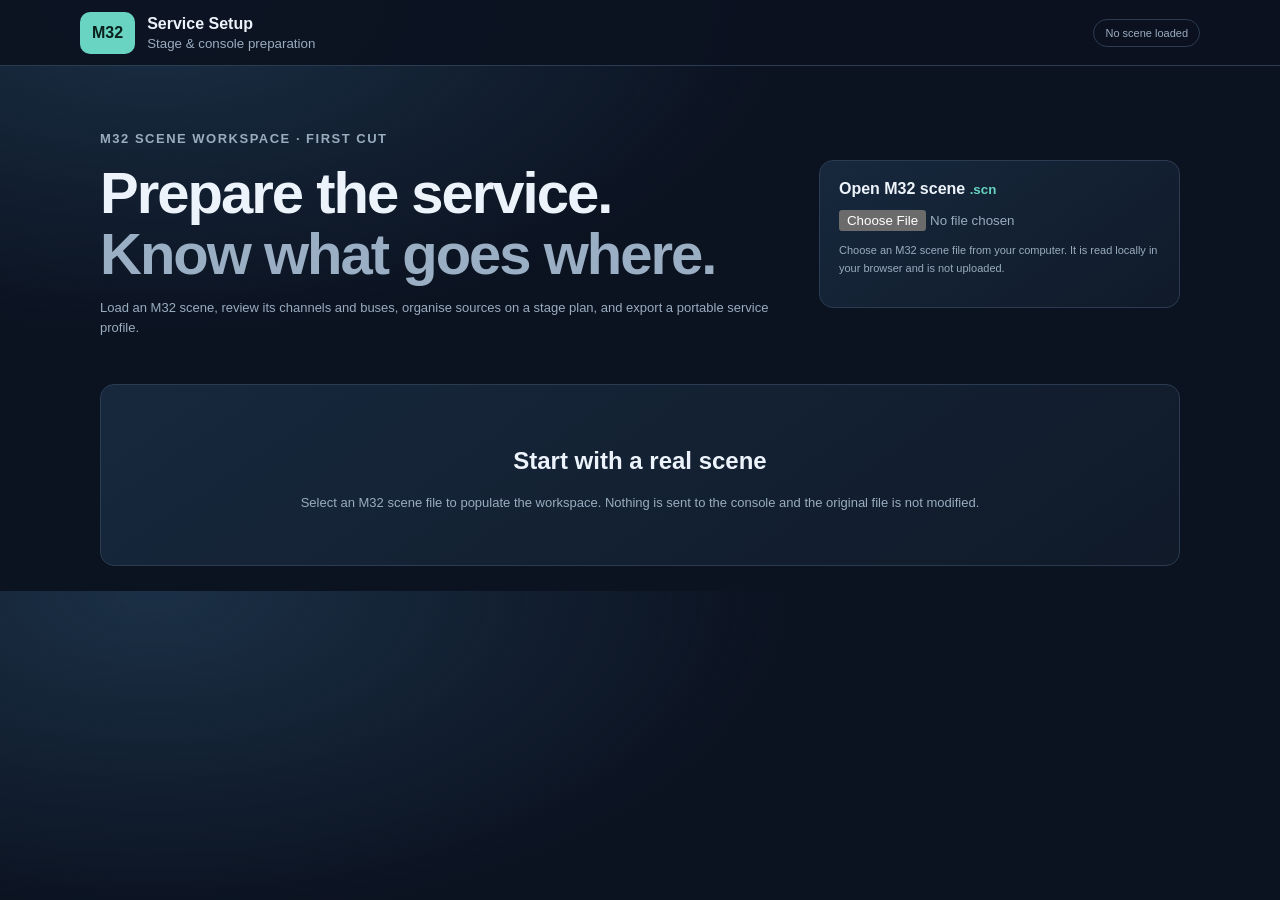
==== dev/index.html @ 64e73bb6 "deploy: b6511348721ddfd2241a9264b6a76667e1105503" ====
<!doctype html>
<html lang="en"><head><meta charset="utf-8"><meta name="viewport" content="width=device-width,initial-scale=1"><title>M32 Service Setup</title><link rel="stylesheet" href="styles.css"></head>
<body><header><b class="logo">M32</b><div><strong>Service Setup</strong><small>Stage &amp; console preparation</small></div><span id="status">No scene loaded</span></header>
<main><section class="hero"><div><p class="eyebrow">M32 SCENE WORKSPACE · FIRST CUT</p><h1>Prepare the service.<br><em>Know what goes where.</em></h1><p>Load an M32 scene, review its channels and buses, organise sources on a stage plan, and export a portable service profile.</p></div><aside><label for="scene">Open M32 scene <small>.scn</small></label><input id="scene" type="file" accept=".scn,.txt"><p>Choose an M32 scene file from your computer. It is read locally in your browser and is not uploaded.</p></aside></section>
<section id="empty" class="empty"><h2>Start with a real scene</h2><p>Select an M32 scene file to populate the workspace. Nothing is sent to the console and the original file is not modified.</p></section>
<div id="work" hidden><section class="metrics"><article><small>Input channels</small><b id="cc">—</b></article><article><small>Mix buses</small><b id="bc">—</b></article><article><small>DCAs</small><b id="dc">—</b></article><article><small>Output routes</small><b id="oc">—</b></article></section>
<section class="scene"><div><small>LOADED REFERENCE</small><h2 id="title">—</h2><p id="meta"></p></div><button id="export">Export service profile ↓</button></section>
<nav><button class="tab active" data-tab="stage">Stage plan</button><button class="tab" data-tab="channels">Channels</button><button class="tab" data-tab="buses">Buses &amp; DCAs</button><button class="tab" data-tab="routing">Output routing</button></nav>
<section id="stage" class="panel"><h2>Stage plan</h2><p>Assign each console channel to a stage area. Suggested groupings are based on channel names and need checking against the physical stage.</p><div id="stage-grid" class="stage-grid"></div></section>
<section id="channels" class="panel" hidden><h2>Input channels</h2><div class="scroll"><table><thead><tr><th>Channel</th><th>Name</th><th>Stage area</th><th>Scene attributes</th></tr></thead><tbody id="channel-rows"></tbody></table></div></section>
<section id="buses" class="panel" hidden><h2>Buses &amp; DCAs</h2><div class="columns"><div><h3>Mix buses</h3><div id="bus-list"></div></div><div><h3>DCAs</h3><div id="dca-list"></div></div></div></section>
<section id="routing" class="panel" hidden><h2>Output routing</h2><p>Raw assignments from the scene. Confirm destinations against the installed system.</p><div class="scroll"><table><thead><tr><th>Output</th><th>Assignment</th><th>Settings</th></tr></thead><tbody id="routes"></tbody></table></div></section>
<footer>Planning prototype only. No M32 connection, OSC control, console changes or native scene generation. Verify patching and routing on the console before using a service setup.</footer></div></main><script src="app.js"></script></body></html>
---- dev/styles.css ----
:root{color-scheme:dark;--bg:#0b1220;--panel:#142236;--line:#2b3c52;--muted:#9aacc0;--text:#edf3fa;--accent:#68d4c1;font-family:Inter,-apple-system,BlinkMacSystemFont,"Segoe UI",sans-serif}*{box-sizing:border-box}body{margin:0;background:radial-gradient(ellipse at 12% 0%,#1b3046,transparent 40%),var(--bg);color:var(--text)}header{height:66px;border-bottom:1px solid var(--line);display:flex;align-items:center;gap:12px;padding:0 max(18px,calc((100vw - 1120px)/2));position:sticky;top:0;background:#0b1220ed}header small{display:block;color:var(--muted);margin-top:3px}header #status{margin-left:auto;border:1px solid var(--line);border-radius:30px;padding:7px 11px;color:var(--muted);font-size:11px}.logo{background:var(--accent);color:#09201d;border-radius:10px;padding:12px}.hero,main{max-width:1120px;margin:auto}.hero{padding:50px 20px 32px;display:grid;grid-template-columns:1.5fr .8fr;gap:42px;align-items:center}.eyebrow,.scene small{font-size:10px;letter-spacing:1.5px;color:var(--accent);font-weight:800}.hero h1{font-size:clamp(36px,5vw,58px);line-height:1.05;letter-spacing:-2px;margin:10px 0}.hero em{color:#9aafc4;font-style:normal}.hero p,.panel>p{color:var(--muted);font-size:13px;line-height:1.6}.hero aside,.empty,.metrics article,.scene,.stage-zone,.item{background:linear-gradient(145deg,#17283d,#101a29);border:1px solid var(--line);border-radius:14px;padding:19px}.hero aside label{display:block;font-weight:700;margin-bottom:12px}.hero aside label small{color:var(--accent)}input{width:100%;color:var(--muted)}.hero aside p{font-size:11px}.empty{text-align:center;margin:0 20px 25px;padding:42px}.empty p{color:var(--muted);font-size:13px}.metrics{display:grid;grid-template-columns:repeat(4,1fr);gap:10px;margin:10px 20px}.metrics article small{display:block;color:var(--muted)}.metrics b{display:block;font-size:28px;margin-top:7px}.scene{margin:14px 20px 22px;display:flex;align-items:center;justify-content:space-between}.scene h2{margin:5px 0}.scene p{font-size:11px;color:var(--muted)}button{cursor:pointer;font:inherit}.scene button{background:var(--accent);border:0;border-radius:9px;padding:11px 14px;font-weight:700;color:#09201d;font-size:12px}nav{display:flex;gap:5px;border-bottom:1px solid var(--line);margin:0 20px 22px;overflow:auto}.tab{background:none;border:0;color:var(--muted);padding:12px 14px;white-space:nowrap}.tab.active{color:var(--accent);border-bottom:2px solid var(--accent)}.panel{padding:0 20px 20px}.panel h2{font-size:23px;margin:0 0 7px}.stage-grid{display:grid;grid-template-columns:repeat(3,1fr);gap:10px;margin-top:18px}.stage-zone{min-height:110px;padding:14px}.stage-zone h3{font-size:13px;margin:0 0 12px}.stage-channel{display:flex;align-items:center;gap:8px;background:#203149;border:1px solid #334963;padding:8px;border-radius:8px;margin:6px 0;font-size:11px}.stage-channel strong{overflow:hidden;text-overflow:ellipsis}.stage-channel span{color:var(--accent);font-weight:800;white-space:nowrap}.stage-channel select,td select{margin-left:auto;max-width:120px;background:#111d2c;color:var(--text);border:1px solid #40516a;border-radius:6px;padding:5px;font-size:10px}.scroll{overflow:auto;border:1px solid var(--line);border-radius:10px}table{border-collapse:collapse;width:100%;font-size:12px}th,td{text-align:left;padding:11px;border-bottom:1px solid var(--line)}th{color:var(--muted);font-size:10px;text-transform:uppercase}td:first-child{color:var(--accent);font-weight:800}.columns{display:grid;grid-template-columns:1fr 1fr;gap:20px}.columns h3{font-size:14px}.item{padding:10px 12px;margin:6px 0;display:flex;justify-content:space-between;font-size:12px}.item span{color:var(--muted);font-size:10px}footer{border-top:1px solid var(--line);margin:24px 20px;padding:16px 0;color:#8294a9;font-size:11px;line-height:1.6}[hidden]{display:none!important}@media(max-width:700px){.hero{grid-template-columns:1fr;padding-top:30px;gap:18px}.metrics{grid-template-columns:repeat(2,1fr)}.stage-grid{grid-template-columns:1fr 1fr}.scene{align-items:flex-start;gap:12px;flex-direction:column}}@media(max-width:460px){.stage-grid,.columns{grid-template-columns:1fr}.hero h1{font-size:40px}}
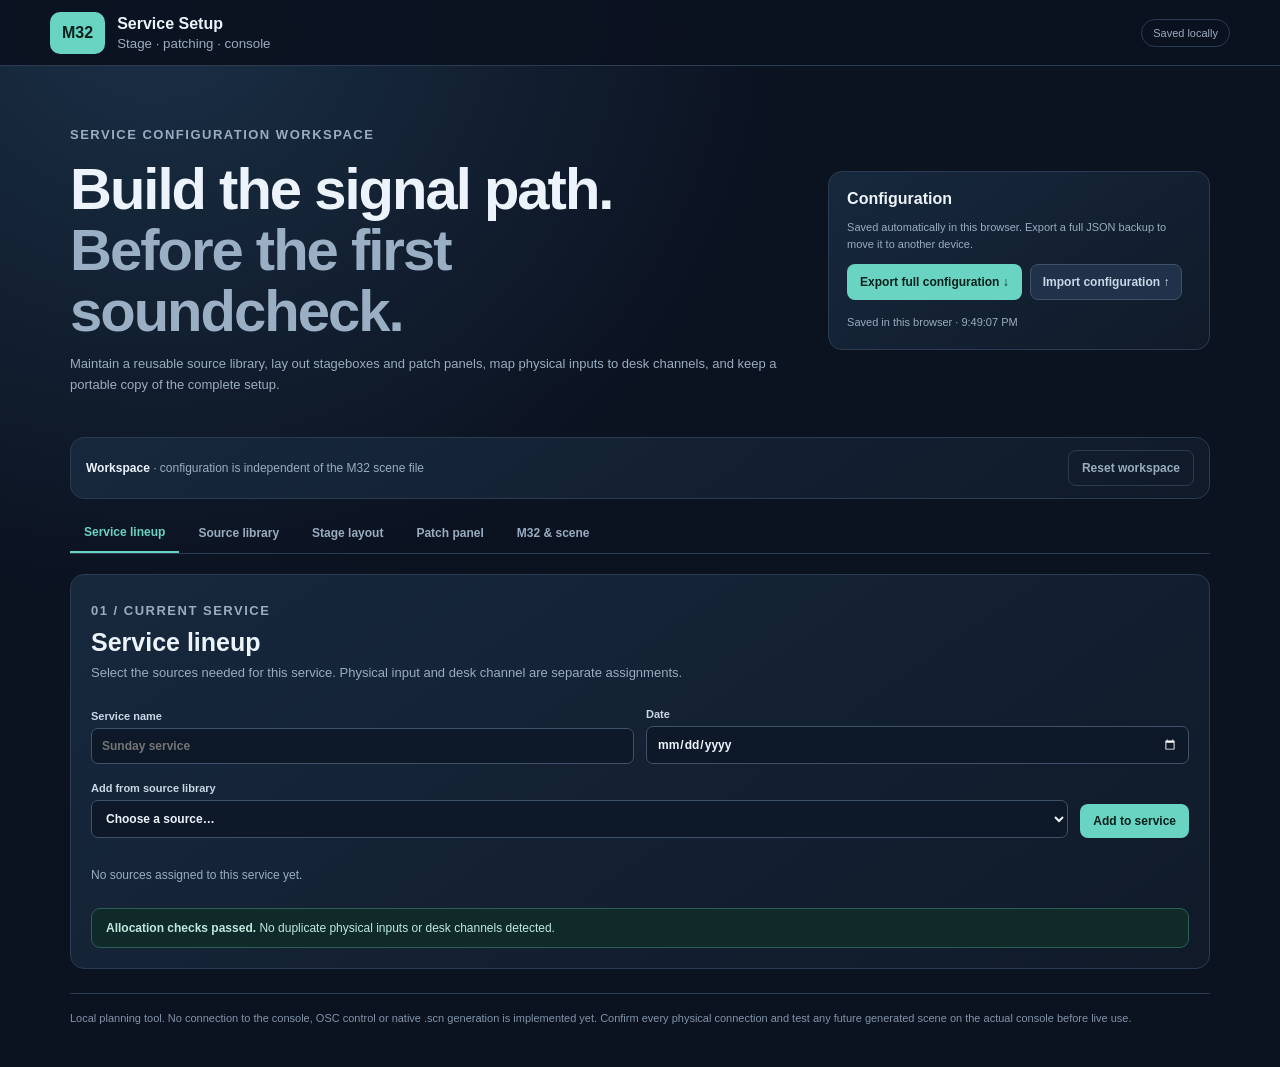
==== commit c88e8b38: "deploy: 77e57f1c90ffd85c9a93ce90babf373bc9edb23e" ====
--- a/dev/index.html
+++ b/dev/index.html
@@ -1,13 +1,44 @@
 <!doctype html>
-<html lang="en"><head><meta charset="utf-8"><meta name="viewport" content="width=device-width,initial-scale=1"><title>M32 Service Setup</title><link rel="stylesheet" href="styles.css"></head>
-<body><header><b class="logo">M32</b><div><strong>Service Setup</strong><small>Stage &amp; console preparation</small></div><span id="status">No scene loaded</span></header>
-<main><section class="hero"><div><p class="eyebrow">M32 SCENE WORKSPACE · FIRST CUT</p><h1>Prepare the service.<br><em>Know what goes where.</em></h1><p>Load an M32 scene, review its channels and buses, organise sources on a stage plan, and export a portable service profile.</p></div><aside><label for="scene">Open M32 scene <small>.scn</small></label><input id="scene" type="file" accept=".scn,.txt"><p>Choose an M32 scene file from your computer. It is read locally in your browser and is not uploaded.</p></aside></section>
-<section id="empty" class="empty"><h2>Start with a real scene</h2><p>Select an M32 scene file to populate the workspace. Nothing is sent to the console and the original file is not modified.</p></section>
-<div id="work" hidden><section class="metrics"><article><small>Input channels</small><b id="cc">—</b></article><article><small>Mix buses</small><b id="bc">—</b></article><article><small>DCAs</small><b id="dc">—</b></article><article><small>Output routes</small><b id="oc">—</b></article></section>
-<section class="scene"><div><small>LOADED REFERENCE</small><h2 id="title">—</h2><p id="meta"></p></div><button id="export">Export service profile ↓</button></section>
-<nav><button class="tab active" data-tab="stage">Stage plan</button><button class="tab" data-tab="channels">Channels</button><button class="tab" data-tab="buses">Buses &amp; DCAs</button><button class="tab" data-tab="routing">Output routing</button></nav>
-<section id="stage" class="panel"><h2>Stage plan</h2><p>Assign each console channel to a stage area. Suggested groupings are based on channel names and need checking against the physical stage.</p><div id="stage-grid" class="stage-grid"></div></section>
-<section id="channels" class="panel" hidden><h2>Input channels</h2><div class="scroll"><table><thead><tr><th>Channel</th><th>Name</th><th>Stage area</th><th>Scene attributes</th></tr></thead><tbody id="channel-rows"></tbody></table></div></section>
-<section id="buses" class="panel" hidden><h2>Buses &amp; DCAs</h2><div class="columns"><div><h3>Mix buses</h3><div id="bus-list"></div></div><div><h3>DCAs</h3><div id="dca-list"></div></div></div></section>
-<section id="routing" class="panel" hidden><h2>Output routing</h2><p>Raw assignments from the scene. Confirm destinations against the installed system.</p><div class="scroll"><table><thead><tr><th>Output</th><th>Assignment</th><th>Settings</th></tr></thead><tbody id="routes"></tbody></table></div></section>
-<footer>Planning prototype only. No M32 connection, OSC control, console changes or native scene generation. Verify patching and routing on the console before using a service setup.</footer></div></main><script src="app.js"></script></body></html>+<html lang="en">
+<head><meta charset="utf-8"><meta name="viewport" content="width=device-width,initial-scale=1"><title>M32 Service Setup</title><link rel="stylesheet" href="styles.css"></head>
+<body>
+<header><div class="brand">M32</div><div><strong>Service Setup</strong><small>Stage · patching · console</small></div><span id="status" class="status">Local workspace</span></header>
+<main>
+<section class="hero"><div><p class="eyebrow">SERVICE CONFIGURATION WORKSPACE</p><h1>Build the signal path.<br><em>Before the first soundcheck.</em></h1><p>Maintain a reusable source library, lay out stageboxes and patch panels, map physical inputs to desk channels, and keep a portable copy of the complete setup.</p></div><aside><h2>Configuration</h2><p>Saved automatically in this browser. Export a full JSON backup to move it to another device.</p><div class="actions"><button id="export-config" class="primary">Export full configuration ↓</button><label class="file-button">Import configuration ↑<input id="import-config" type="file" accept=".json,application/json"></label></div><small id="save-state">Not saved yet</small></aside></section>
+<section class="toolbar"><div><b>Workspace</b><span> · configuration is independent of the M32 scene file</span></div><button id="reset-config" class="quiet">Reset workspace</button></section>
+<nav class="tabs">
+<button class="tab active" data-tab="service">Service lineup</button><button class="tab" data-tab="library">Source library</button><button class="tab" data-tab="stage">Stage layout</button><button class="tab" data-tab="patching">Patch panel</button><button class="tab" data-tab="console">M32 &amp; scene</button>
+</nav>
+<section id="service" class="panel">
+<div class="section-head"><div><p class="eyebrow">01 / CURRENT SERVICE</p><h2>Service lineup</h2><p>Select the sources needed for this service. Physical input and desk channel are separate assignments.</p></div></div>
+<div class="inline-form"><label>Service name<input id="service-name" placeholder="Sunday service"></label><label>Date<input id="service-date" type="date"></label></div>
+<div class="form-row"><label>Add from source library<select id="add-assignment"></select></label><button id="add-assignment-btn" class="primary">Add to service</button></div>
+<div id="assignment-list" class="cards"></div><div id="validation" class="notice"></div>
+</section>
+<section id="library" class="panel" hidden>
+<div class="section-head"><div><p class="eyebrow">02 / REUSABLE DEFINITIONS</p><h2>Source library</h2><p>Keep more sources here than the 32 desk channels available. Only the current service lineup uses console channels.</p></div></div>
+<div class="editor"><label>Source / performer name<input id="lib-name" placeholder="e.g. Lead Vocal"></label><label>Category<select id="lib-category"><option>Vocal</option><option>Drums</option><option>Guitar</option><option>Bass</option><option>Keys</option><option>Playback</option><option>Other</option></select></label><label>Configuration<select id="lib-mode"><option value="mono">Mono</option><option value="stereo">Stereo pair</option></select></label><label>Vocal role<select id="lib-vocal"><option value="">Not applicable</option><option>Lead Vocal</option><option>Backing Vocal</option></select></label><label>Notes<input id="lib-notes" placeholder="Optional notes"></label><button id="add-library" class="primary">Add source</button></div>
+<div id="library-list" class="cards"></div>
+</section>
+<section id="stage" class="panel" hidden>
+<div class="section-head"><div><p class="eyebrow">03 / PHYSICAL EQUIPMENT</p><h2>Stage layout</h2><p>Arrange physical stageboxes and patch panels. Drag equipment to position it; edit its name, model and sockets below.</p></div></div>
+<div class="form-row"><label>Equipment name<input id="box-name" placeholder="Stagebox A"></label><label>Model / type<input id="box-model" placeholder="DL16 / SD16 / custom"></label><label>Input sockets<input id="box-count" type="number" min="1" max="64" value="16"></label><button id="add-stagebox" class="primary">Add stagebox</button></div>
+<div class="form-row"><label>Patch panel name<input id="stage-panel-name" placeholder="Stage patch panel"></label><label>Panel model<input id="stage-panel-model" placeholder="Optional model"></label><label>Ports<input id="stage-panel-count" type="number" min="1" max="96" value="24"></label><button id="add-stage-panel" class="secondary">Add patch panel</button></div>
+<div id="stage-canvas" class="stage-canvas"><span class="canvas-hint">Your stage equipment will appear here.</span></div>
+<div id="equipment-editors" class="cards"></div>
+</section>
+<section id="patching" class="panel" hidden>
+<div class="section-head"><div><p class="eyebrow">04 / PHYSICAL SIGNAL ROUTING</p><h2>Patch panel &amp; signal path</h2><p>Connect a stagebox output to a patch-panel port, then route that port to an M32 physical input. The desk channel assignment is configured separately in the service lineup.</p></div></div>
+<div class="signal-flow"><span>Source</span><b>Stagebox socket</b><i>→</i><b>Patch-panel port</b><i>→</i><b>M32 physical input</b><i>→</i><b>Desk channel</b></div>
+<div class="editor patch-editor"><label>Stagebox socket<select id="route-socket"></select></label><label>Patch-panel port<select id="route-port"></select></label><label>Connection type<select id="route-type"><option value="direct">Direct</option><option value="normalled">Normalled</option><option value="half-normalled">Half-normalled</option><option value="thru">Thru</option></select></label><button id="connect-stage-panel" class="primary">Connect stagebox → panel</button></div>
+<div class="editor patch-editor"><label>Patch-panel port<select id="out-port"></select></label><label>M32 input source<select id="out-source"><option>Local</option><option>AES50-A</option><option>AES50-B</option><option>Card</option></select></label><label>Input number<input id="out-number" type="number" min="1" max="48" value="1"></label><button id="connect-panel-m32" class="primary">Connect panel → M32</button></div>
+<div id="patch-connections" class="cards"></div>
+<div id="patch-validation" class="notice"></div>
+</section>
+<section id="console" class="panel" hidden>
+<div class="section-head"><div><p class="eyebrow">05 / CONSOLE REFERENCE</p><h2>M32 scene inspector</h2><p>Optionally load a known-good scene for reference. It stays in this browser; this version does not generate or upload native scene files.</p></div></div>
+<div class="scene-upload"><label>Open M32 scene (.scn)<input id="scene-file" type="file" accept=".scn,.txt"></label><div id="scene-summary" class="muted">No scene loaded.</div></div>
+<div id="scene-details"></div>
+</section>
+<footer>Local planning tool. No connection to the console, OSC control or native .scn generation is implemented yet. Confirm every physical connection and test any future generated scene on the actual console before live use.</footer>
+</main><script src="app.js"></script></body></html>
--- a/dev/styles.css
+++ b/dev/styles.css
@@ -1 +1 @@
-:root{color-scheme:dark;--bg:#0b1220;--panel:#142236;--line:#2b3c52;--muted:#9aacc0;--text:#edf3fa;--accent:#68d4c1;font-family:Inter,-apple-system,BlinkMacSystemFont,"Segoe UI",sans-serif}*{box-sizing:border-box}body{margin:0;background:radial-gradient(ellipse at 12% 0%,#1b3046,transparent 40%),var(--bg);color:var(--text)}header{height:66px;border-bottom:1px solid var(--line);display:flex;align-items:center;gap:12px;padding:0 max(18px,calc((100vw - 1120px)/2));position:sticky;top:0;background:#0b1220ed}header small{display:block;color:var(--muted);margin-top:3px}header #status{margin-left:auto;border:1px solid var(--line);border-radius:30px;padding:7px 11px;color:var(--muted);font-size:11px}.logo{background:var(--accent);color:#09201d;border-radius:10px;padding:12px}.hero,main{max-width:1120px;margin:auto}.hero{padding:50px 20px 32px;display:grid;grid-template-columns:1.5fr .8fr;gap:42px;align-items:center}.eyebrow,.scene small{font-size:10px;letter-spacing:1.5px;color:var(--accent);font-weight:800}.hero h1{font-size:clamp(36px,5vw,58px);line-height:1.05;letter-spacing:-2px;margin:10px 0}.hero em{color:#9aafc4;font-style:normal}.hero p,.panel>p{color:var(--muted);font-size:13px;line-height:1.6}.hero aside,.empty,.metrics article,.scene,.stage-zone,.item{background:linear-gradient(145deg,#17283d,#101a29);border:1px solid var(--line);border-radius:14px;padding:19px}.hero aside label{display:block;font-weight:700;margin-bottom:12px}.hero aside label small{color:var(--accent)}input{width:100%;color:var(--muted)}.hero aside p{font-size:11px}.empty{text-align:center;margin:0 20px 25px;padding:42px}.empty p{color:var(--muted);font-size:13px}.metrics{display:grid;grid-template-columns:repeat(4,1fr);gap:10px;margin:10px 20px}.metrics article small{display:block;color:var(--muted)}.metrics b{display:block;font-size:28px;margin-top:7px}.scene{margin:14px 20px 22px;display:flex;align-items:center;justify-content:space-between}.scene h2{margin:5px 0}.scene p{font-size:11px;color:var(--muted)}button{cursor:pointer;font:inherit}.scene button{background:var(--accent);border:0;border-radius:9px;padding:11px 14px;font-weight:700;color:#09201d;font-size:12px}nav{display:flex;gap:5px;border-bottom:1px solid var(--line);margin:0 20px 22px;overflow:auto}.tab{background:none;border:0;color:var(--muted);padding:12px 14px;white-space:nowrap}.tab.active{color:var(--accent);border-bottom:2px solid var(--accent)}.panel{padding:0 20px 20px}.panel h2{font-size:23px;margin:0 0 7px}.stage-grid{display:grid;grid-template-columns:repeat(3,1fr);gap:10px;margin-top:18px}.stage-zone{min-height:110px;padding:14px}.stage-zone h3{font-size:13px;margin:0 0 12px}.stage-channel{display:flex;align-items:center;gap:8px;background:#203149;border:1px solid #334963;padding:8px;border-radius:8px;margin:6px 0;font-size:11px}.stage-channel strong{overflow:hidden;text-overflow:ellipsis}.stage-channel span{color:var(--accent);font-weight:800;white-space:nowrap}.stage-channel select,td select{margin-left:auto;max-width:120px;background:#111d2c;color:var(--text);border:1px solid #40516a;border-radius:6px;padding:5px;font-size:10px}.scroll{overflow:auto;border:1px solid var(--line);border-radius:10px}table{border-collapse:collapse;width:100%;font-size:12px}th,td{text-align:left;padding:11px;border-bottom:1px solid var(--line)}th{color:var(--muted);font-size:10px;text-transform:uppercase}td:first-child{color:var(--accent);font-weight:800}.columns{display:grid;grid-template-columns:1fr 1fr;gap:20px}.columns h3{font-size:14px}.item{padding:10px 12px;margin:6px 0;display:flex;justify-content:space-between;font-size:12px}.item span{color:var(--muted);font-size:10px}footer{border-top:1px solid var(--line);margin:24px 20px;padding:16px 0;color:#8294a9;font-size:11px;line-height:1.6}[hidden]{display:none!important}@media(max-width:700px){.hero{grid-template-columns:1fr;padding-top:30px;gap:18px}.metrics{grid-template-columns:repeat(2,1fr)}.stage-grid{grid-template-columns:1fr 1fr}.scene{align-items:flex-start;gap:12px;flex-direction:column}}@media(max-width:460px){.stage-grid,.columns{grid-template-columns:1fr}.hero h1{font-size:40px}}+:root{color-scheme:dark;--bg:#0b1220;--panel:#142236;--line:#2b3c52;--muted:#9aacc0;--text:#edf3fa;--accent:#68d4c1;--danger:#ff9b9b;font-family:Inter,-apple-system,BlinkMacSystemFont,"Segoe UI",sans-serif}*{box-sizing:border-box}body{margin:0;background:radial-gradient(ellipse at 12% 0%,#1b3046,transparent 40%),var(--bg);color:var(--text)}header{height:66px;border-bottom:1px solid var(--line);display:flex;align-items:center;gap:12px;padding:0 max(18px,calc((100vw - 1180px)/2));position:sticky;top:0;z-index:5;background:#0b1220ed;backdrop-filter:blur(12px)}header small{display:block;color:var(--muted);margin-top:3px}.brand{background:var(--accent);color:#09201d;border-radius:10px;padding:12px;font-weight:900}.status{margin-left:auto;border:1px solid var(--line);border-radius:30px;padding:7px 11px;color:var(--muted);font-size:11px}main{max-width:1180px;margin:auto}.hero{padding:46px 20px 28px;display:grid;grid-template-columns:1.5fr .8fr;gap:42px;align-items:center}.eyebrow{font-size:10px;letter-spacing:1.5px;color:var(--accent);font-weight:800}.hero h1{font-size:clamp(36px,5vw,58px);line-height:1.05;letter-spacing:-2px;margin:10px 0}.hero em{color:#9aafc4;font-style:normal}.hero p,.panel>p,.section-head p{color:var(--muted);font-size:13px;line-height:1.6}.hero aside,.toolbar,.panel,.card,.empty{background:linear-gradient(145deg,#17283d,#101a29);border:1px solid var(--line);border-radius:14px}.hero aside{padding:18px}.hero aside h2{font-size:16px;margin:0}.hero aside p,.hero aside small{color:var(--muted);font-size:11px;line-height:1.5}.actions{display:flex;gap:8px;flex-wrap:wrap;margin:12px 0}.file-button{display:inline-flex;align-items:center;background:#203149;border:1px solid #40516a;border-radius:8px;padding:10px 12px;font-size:12px;cursor:pointer}.file-button input{display:none}.toolbar{margin:0 20px 14px;padding:12px 15px;display:flex;justify-content:space-between;align-items:center;font-size:12px}.toolbar span{color:var(--muted)}button{cursor:pointer;font:inherit;border:0;border-radius:8px;padding:10px 13px;font-size:12px;font-weight:700}.primary{background:var(--accent);color:#09201d}.secondary{background:#203c54;color:var(--text);border:1px solid #456078}.quiet{background:transparent;color:var(--muted);border:1px solid var(--line)}.danger{background:#422832;color:#ffc0c0;border:1px solid #75404b;padding:7px 10px}.tabs{display:flex;gap:5px;border-bottom:1px solid var(--line);margin:0 20px 20px;overflow:auto}.tab{background:none;color:var(--muted);padding:12px 14px;white-space:nowrap;border-radius:0}.tab.active{color:var(--accent);border-bottom:2px solid var(--accent)}.panel{margin:0 20px 22px;padding:20px}.section-head{display:flex;justify-content:space-between;align-items:flex-start;margin-bottom:18px}.section-head h2{font-size:25px;margin:4px 0}.section-head p{margin:6px 0;max-width:720px}.inline-form,.form-row,.editor{display:flex;gap:12px;align-items:end;flex-wrap:wrap;margin:12px 0 18px}.inline-form label{flex:1;min-width:180px}.form-row label,.editor label{flex:1;min-width:150px}label{display:flex;flex-direction:column;gap:6px;color:#c9d7e6;font-size:11px;font-weight:700}input,select{width:100%;background:#0d1928;color:var(--text);border:1px solid #40516a;border-radius:7px;padding:10px;font:inherit;font-size:12px;min-height:36px}input[type=file]{padding:8px}.cards{display:grid;gap:9px}.card{padding:13px 15px;display:flex;align-items:center;gap:14px;justify-content:space-between;min-width:0}.card>div{min-width:0}.card b{font-size:13px}.card small{display:block;color:var(--muted);font-size:10px;margin-top:4px}.card p{color:var(--muted);font-size:11px;margin:7px 0 0}.assignment{display:grid;grid-template-columns:minmax(130px,1.4fr) repeat(3,minmax(105px,.7fr)) auto;align-items:end}.assignment-title{align-self:center}.assignment label{font-size:10px}.notice{margin-top:14px;padding:12px 14px;border:1px solid #315d57;border-radius:9px;background:#102a2a;color:#bfe9dc;font-size:12px}.notice ul{margin:7px 0 0;padding-left:20px;color:#ffd1ad}.editor{padding:14px;background:#101d2d;border:1px solid var(--line);border-radius:10px}.stage-canvas{height:510px;position:relative;overflow:hidden;border:1px dashed #50647d;border-radius:12px;background-color:#0c1726;background-image:linear-gradient(#23344a55 1px,transparent 1px),linear-gradient(90deg,#23344a55 1px,transparent 1px);background-size:24px 24px;margin:16px 0}.canvas-hint{position:absolute;inset:45% 0;text-align:center;color:var(--muted);font-size:12px}.equipment{position:absolute;width:220px;min-height:115px;border:1px solid #52718c;border-radius:10px;background:#172d43;padding:10px;touch-action:none;cursor:move;box-shadow:0 8px 22px #0005}.patchbox{background:#332a43;border-color:#78628d}.drag-handle{font-size:12px;font-weight:800;color:var(--accent);cursor:move}.patchbox .drag-handle{color:#d5b6ff}.equipment small{display:block;color:var(--muted);font-size:10px;margin:5px 0}.socket-chips{display:flex;gap:4px;flex-wrap:wrap}.socket-chips span{font-size:9px;background:#253d56;border-radius:4px;padding:3px 5px;color:#cbd9e8}.patchbox .socket-chips span{background:#49395d}.equipment-editor{display:block}.equipment-editor>div:first-child{margin-bottom:10px}.socket-edit{display:grid;grid-template-columns:repeat(auto-fill,minmax(110px,1fr));gap:6px;margin:7px 0 12px}.socket-edit label{font-size:9px;color:var(--muted)}.socket-edit input{padding:6px;font-size:10px;min-height:28px}.signal-flow{display:flex;align-items:center;gap:9px;flex-wrap:wrap;padding:14px;background:#101d2d;border:1px solid var(--line);border-radius:10px;margin-bottom:16px}.signal-flow span{color:var(--muted);font-size:11px}.signal-flow b{font-size:11px;color:var(--accent)}.signal-flow i{color:var(--muted);font-style:normal}.patch-editor{align-items:end}.patch-editor label{min-width:160px}.scene-upload{padding:16px;border:1px solid var(--line);border-radius:10px;background:#101d2d;display:flex;align-items:center;gap:22px;flex-wrap:wrap}.scene-upload label{min-width:240px}.muted{color:var(--muted);font-size:12px}.scroll{overflow:auto;border:1px solid var(--line);border-radius:10px;margin-top:14px}table{border-collapse:collapse;width:100%;font-size:12px}th,td{text-align:left;padding:11px;border-bottom:1px solid var(--line)}th{color:var(--muted);font-size:10px;text-transform:uppercase}td:first-child{color:var(--accent);font-weight:800}footer{border-top:1px solid var(--line);margin:24px 20px;padding:16px 0;color:#8294a9;font-size:11px;line-height:1.6}[hidden]{display:none!important}@media(max-width:800px){.hero{grid-template-columns:1fr;gap:18px;padding-top:28px}.assignment{grid-template-columns:1fr 1fr}.assignment-title{grid-column:1/-1}.stage-canvas{height:580px}.equipment{width:190px}}@media(max-width:520px){.panel{padding:14px}.form-row,.inline-form,.editor{align-items:stretch}.form-row label,.editor label{min-width:100%}.assignment{grid-template-columns:1fr 1fr}.assignment button{grid-column:1/-1}.equipment{width:165px}.stage-canvas{height:620px}.toolbar{margin-left:12px;margin-right:12px}.tabs{margin-left:12px;margin-right:12px}.hero{padding-left:14px;padding-right:14px}}
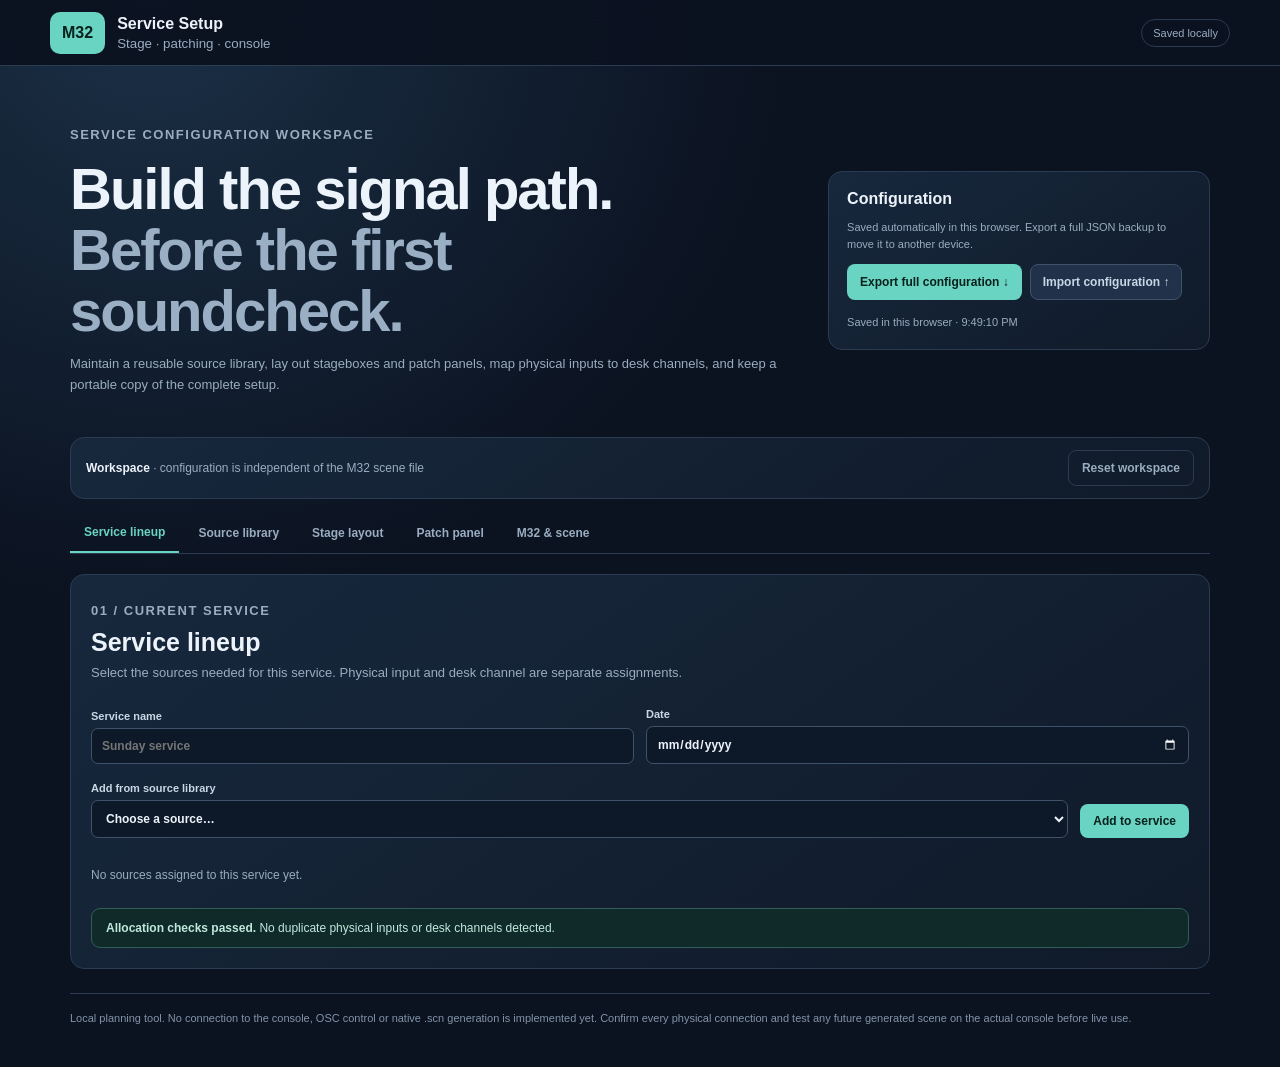
==== commit 50d619b7: "deploy: 023d0f56fa2c6393cc0dafeb673bc48a4b5799c9" ====
--- a/dev/index.html
+++ b/dev/index.html
@@ -22,7 +22,7 @@
 </section>
 <section id="stage" class="panel" hidden>
 <div class="section-head"><div><p class="eyebrow">03 / PHYSICAL EQUIPMENT</p><h2>Stage layout</h2><p>Arrange physical stageboxes and patch panels. Drag equipment to position it; edit its name, model and sockets below.</p></div></div>
-<div class="form-row"><label>Equipment name<input id="box-name" placeholder="Stagebox A"></label><label>Model / type<input id="box-model" placeholder="DL16 / SD16 / custom"></label><label>Input sockets<input id="box-count" type="number" min="1" max="64" value="16"></label><button id="add-stagebox" class="primary">Add stagebox</button></div>
+<div class="form-row"><label>Equipment name<input id="box-name" placeholder="Stagebox A"></label><label>Model / type<input id="box-model" placeholder="DL16 / SD16 / custom"></label><label>XLR input ports<input id="box-xlr-count" type="number" min="0" max="64" value="3"></label><label>RJ45 ports<input id="box-rj45-count" type="number" min="0" max="16" value="3"></label><button id="add-stagebox" class="primary">Add stagebox</button></div>
 <div class="form-row"><label>Patch panel name<input id="stage-panel-name" placeholder="Stage patch panel"></label><label>Panel model<input id="stage-panel-model" placeholder="Optional model"></label><label>Ports<input id="stage-panel-count" type="number" min="1" max="96" value="24"></label><button id="add-stage-panel" class="secondary">Add patch panel</button></div>
 <div id="stage-canvas" class="stage-canvas"><span class="canvas-hint">Your stage equipment will appear here.</span></div>
 <div id="equipment-editors" class="cards"></div>
@@ -38,7 +38,7 @@
 <section id="console" class="panel" hidden>
 <div class="section-head"><div><p class="eyebrow">05 / CONSOLE REFERENCE</p><h2>M32 scene inspector</h2><p>Optionally load a known-good scene for reference. It stays in this browser; this version does not generate or upload native scene files.</p></div></div>
 <div class="scene-upload"><label>Open M32 scene (.scn)<input id="scene-file" type="file" accept=".scn,.txt"></label><div id="scene-summary" class="muted">No scene loaded.</div></div>
-<div id="scene-details"></div>
+<div id="scene-details"></div><button id="import-scene-sources" class="primary" disabled>Add selected channels to source library</button>
 </section>
 <footer>Local planning tool. No connection to the console, OSC control or native .scn generation is implemented yet. Confirm every physical connection and test any future generated scene on the actual console before live use.</footer>
 </main><script src="app.js"></script></body></html>
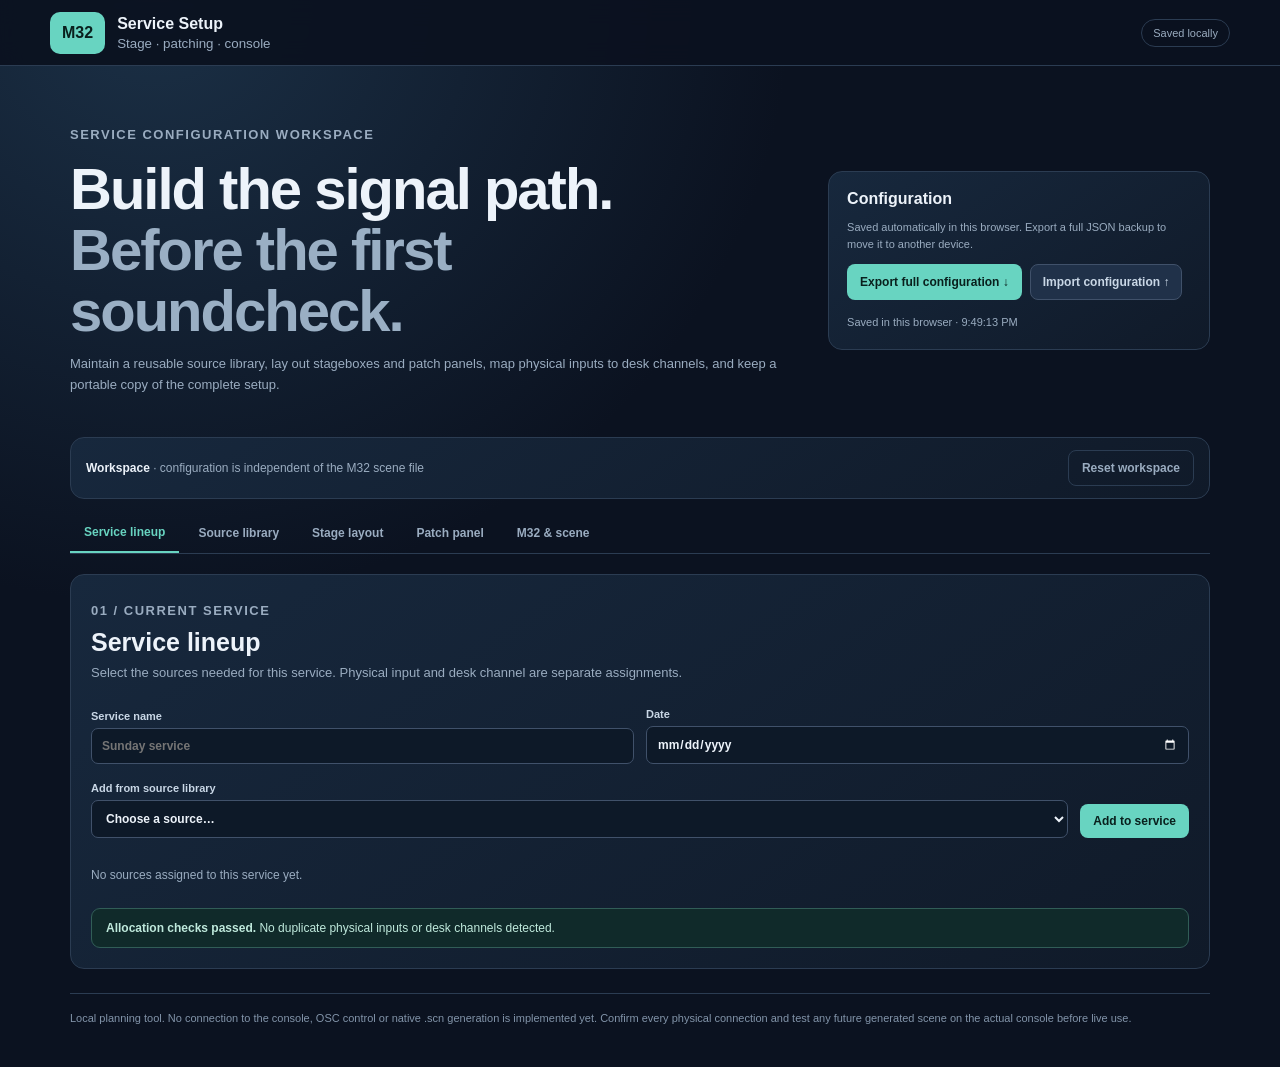
==== commit 04d09a4a: "deploy: 459d04fd04af557983e9b2502b4c1b449beb98d3" ====
--- a/dev/index.html
+++ b/dev/index.html
@@ -18,6 +18,13 @@
 <section id="library" class="panel" hidden>
 <div class="section-head"><div><p class="eyebrow">02 / REUSABLE DEFINITIONS</p><h2>Source library</h2><p>Keep more sources here than the 32 desk channels available. Only the current service lineup uses console channels.</p></div></div>
 <div class="editor"><label>Source / performer name<input id="lib-name" placeholder="e.g. Lead Vocal"></label><label>Category<select id="lib-category"><option>Vocal</option><option>Drums</option><option>Guitar</option><option>Bass</option><option>Keys</option><option>Playback</option><option>Other</option></select></label><label>Configuration<select id="lib-mode"><option value="mono">Mono</option><option value="stereo">Stereo pair</option></select></label><label>Vocal role<select id="lib-vocal"><option value="">Not applicable</option><option>Lead Vocal</option><option>Backing Vocal</option></select></label><label>Notes<input id="lib-notes" placeholder="Optional notes"></label><button id="add-library" class="primary">Add source</button></div>
+<div class="editor combine-editor">
+<label>Left source<select id="combine-left"><option value="">Choose a mono source…</option></select></label>
+<label>Right source<select id="combine-right"><option value="">Choose a mono source…</option></select></label>
+<label>Stereo pair name<input id="combine-name" placeholder="e.g. Stereo Keys"></label>
+<button id="combine-sources" class="secondary" data-combine-sources>Combine as stereo pair</button>
+<p class="muted">The original mono sources and their existing assignments are retained. The new stereo item keeps each source's scene configuration as Left and Right.</p>
+</div>
 <div id="library-list" class="cards"></div>
 </section>
 <section id="stage" class="panel" hidden>
--- a/dev/styles.css
+++ b/dev/styles.css
@@ -1 +1,2 @@
-:root{color-scheme:dark;--bg:#0b1220;--panel:#142236;--line:#2b3c52;--muted:#9aacc0;--text:#edf3fa;--accent:#68d4c1;--danger:#ff9b9b;font-family:Inter,-apple-system,BlinkMacSystemFont,"Segoe UI",sans-serif}*{box-sizing:border-box}body{margin:0;background:radial-gradient(ellipse at 12% 0%,#1b3046,transparent 40%),var(--bg);color:var(--text)}header{height:66px;border-bottom:1px solid var(--line);display:flex;align-items:center;gap:12px;padding:0 max(18px,calc((100vw - 1180px)/2));position:sticky;top:0;z-index:5;background:#0b1220ed;backdrop-filter:blur(12px)}header small{display:block;color:var(--muted);margin-top:3px}.brand{background:var(--accent);color:#09201d;border-radius:10px;padding:12px;font-weight:900}.status{margin-left:auto;border:1px solid var(--line);border-radius:30px;padding:7px 11px;color:var(--muted);font-size:11px}main{max-width:1180px;margin:auto}.hero{padding:46px 20px 28px;display:grid;grid-template-columns:1.5fr .8fr;gap:42px;align-items:center}.eyebrow{font-size:10px;letter-spacing:1.5px;color:var(--accent);font-weight:800}.hero h1{font-size:clamp(36px,5vw,58px);line-height:1.05;letter-spacing:-2px;margin:10px 0}.hero em{color:#9aafc4;font-style:normal}.hero p,.panel>p,.section-head p{color:var(--muted);font-size:13px;line-height:1.6}.hero aside,.toolbar,.panel,.card,.empty{background:linear-gradient(145deg,#17283d,#101a29);border:1px solid var(--line);border-radius:14px}.hero aside{padding:18px}.hero aside h2{font-size:16px;margin:0}.hero aside p,.hero aside small{color:var(--muted);font-size:11px;line-height:1.5}.actions{display:flex;gap:8px;flex-wrap:wrap;margin:12px 0}.file-button{display:inline-flex;align-items:center;background:#203149;border:1px solid #40516a;border-radius:8px;padding:10px 12px;font-size:12px;cursor:pointer}.file-button input{display:none}.toolbar{margin:0 20px 14px;padding:12px 15px;display:flex;justify-content:space-between;align-items:center;font-size:12px}.toolbar span{color:var(--muted)}button{cursor:pointer;font:inherit;border:0;border-radius:8px;padding:10px 13px;font-size:12px;font-weight:700}.primary{background:var(--accent);color:#09201d}.secondary{background:#203c54;color:var(--text);border:1px solid #456078}.quiet{background:transparent;color:var(--muted);border:1px solid var(--line)}.danger{background:#422832;color:#ffc0c0;border:1px solid #75404b;padding:7px 10px}.tabs{display:flex;gap:5px;border-bottom:1px solid var(--line);margin:0 20px 20px;overflow:auto}.tab{background:none;color:var(--muted);padding:12px 14px;white-space:nowrap;border-radius:0}.tab.active{color:var(--accent);border-bottom:2px solid var(--accent)}.panel{margin:0 20px 22px;padding:20px}.section-head{display:flex;justify-content:space-between;align-items:flex-start;margin-bottom:18px}.section-head h2{font-size:25px;margin:4px 0}.section-head p{margin:6px 0;max-width:720px}.inline-form,.form-row,.editor{display:flex;gap:12px;align-items:end;flex-wrap:wrap;margin:12px 0 18px}.inline-form label{flex:1;min-width:180px}.form-row label,.editor label{flex:1;min-width:150px}label{display:flex;flex-direction:column;gap:6px;color:#c9d7e6;font-size:11px;font-weight:700}input,select{width:100%;background:#0d1928;color:var(--text);border:1px solid #40516a;border-radius:7px;padding:10px;font:inherit;font-size:12px;min-height:36px}input[type=file]{padding:8px}.cards{display:grid;gap:9px}.card{padding:13px 15px;display:flex;align-items:center;gap:14px;justify-content:space-between;min-width:0}.card>div{min-width:0}.card b{font-size:13px}.card small{display:block;color:var(--muted);font-size:10px;margin-top:4px}.card p{color:var(--muted);font-size:11px;margin:7px 0 0}.assignment{display:grid;grid-template-columns:minmax(130px,1.4fr) repeat(3,minmax(105px,.7fr)) auto;align-items:end}.assignment-title{align-self:center}.assignment label{font-size:10px}.notice{margin-top:14px;padding:12px 14px;border:1px solid #315d57;border-radius:9px;background:#102a2a;color:#bfe9dc;font-size:12px}.notice ul{margin:7px 0 0;padding-left:20px;color:#ffd1ad}.editor{padding:14px;background:#101d2d;border:1px solid var(--line);border-radius:10px}.stage-canvas{height:510px;position:relative;overflow:hidden;border:1px dashed #50647d;border-radius:12px;background-color:#0c1726;background-image:linear-gradient(#23344a55 1px,transparent 1px),linear-gradient(90deg,#23344a55 1px,transparent 1px);background-size:24px 24px;margin:16px 0}.canvas-hint{position:absolute;inset:45% 0;text-align:center;color:var(--muted);font-size:12px}.equipment{position:absolute;width:220px;min-height:115px;border:1px solid #52718c;border-radius:10px;background:#172d43;padding:10px;touch-action:none;cursor:move;box-shadow:0 8px 22px #0005}.patchbox{background:#332a43;border-color:#78628d}.drag-handle{font-size:12px;font-weight:800;color:var(--accent);cursor:move}.patchbox .drag-handle{color:#d5b6ff}.equipment small{display:block;color:var(--muted);font-size:10px;margin:5px 0}.socket-chips{display:flex;gap:4px;flex-wrap:wrap}.socket-chips span{font-size:9px;background:#253d56;border-radius:4px;padding:3px 5px;color:#cbd9e8}.patchbox .socket-chips span{background:#49395d}.equipment-editor{display:block}.equipment-editor>div:first-child{margin-bottom:10px}.socket-edit{display:grid;grid-template-columns:repeat(auto-fill,minmax(110px,1fr));gap:6px;margin:7px 0 12px}.socket-edit label{font-size:9px;color:var(--muted)}.socket-edit input{padding:6px;font-size:10px;min-height:28px}.signal-flow{display:flex;align-items:center;gap:9px;flex-wrap:wrap;padding:14px;background:#101d2d;border:1px solid var(--line);border-radius:10px;margin-bottom:16px}.signal-flow span{color:var(--muted);font-size:11px}.signal-flow b{font-size:11px;color:var(--accent)}.signal-flow i{color:var(--muted);font-style:normal}.patch-editor{align-items:end}.patch-editor label{min-width:160px}.scene-upload{padding:16px;border:1px solid var(--line);border-radius:10px;background:#101d2d;display:flex;align-items:center;gap:22px;flex-wrap:wrap}.scene-upload label{min-width:240px}.muted{color:var(--muted);font-size:12px}.scroll{overflow:auto;border:1px solid var(--line);border-radius:10px;margin-top:14px}table{border-collapse:collapse;width:100%;font-size:12px}th,td{text-align:left;padding:11px;border-bottom:1px solid var(--line)}th{color:var(--muted);font-size:10px;text-transform:uppercase}td:first-child{color:var(--accent);font-weight:800}footer{border-top:1px solid var(--line);margin:24px 20px;padding:16px 0;color:#8294a9;font-size:11px;line-height:1.6}[hidden]{display:none!important}@media(max-width:800px){.hero{grid-template-columns:1fr;gap:18px;padding-top:28px}.assignment{grid-template-columns:1fr 1fr}.assignment-title{grid-column:1/-1}.stage-canvas{height:580px}.equipment{width:190px}}@media(max-width:520px){.panel{padding:14px}.form-row,.inline-form,.editor{align-items:stretch}.form-row label,.editor label{min-width:100%}.assignment{grid-template-columns:1fr 1fr}.assignment button{grid-column:1/-1}.equipment{width:165px}.stage-canvas{height:620px}.toolbar{margin-left:12px;margin-right:12px}.tabs{margin-left:12px;margin-right:12px}.hero{padding-left:14px;padding-right:14px}}+:root{color-scheme:dark;--bg:#0b1220;--panel:#142236;--line:#2b3c52;--muted:#9aacc0;--text:#edf3fa;--accent:#68d4c1;--danger:#ff9b9b;font-family:Inter,-apple-system,BlinkMacSystemFont,"Segoe UI",sans-serif}*{box-sizing:border-box}body{margin:0;background:radial-gradient(ellipse at 12% 0%,#1b3046,transparent 40%),var(--bg);color:var(--text)}header{height:66px;border-bottom:1px solid var(--line);display:flex;align-items:center;gap:12px;padding:0 max(18px,calc((100vw - 1180px)/2));position:sticky;top:0;z-index:5;background:#0b1220ed;backdrop-filter:blur(12px)}header small{display:block;color:var(--muted);margin-top:3px}.brand{background:var(--accent);color:#09201d;border-radius:10px;padding:12px;font-weight:900}.status{margin-left:auto;border:1px solid var(--line);border-radius:30px;padding:7px 11px;color:var(--muted);font-size:11px}main{max-width:1180px;margin:auto}.hero{padding:46px 20px 28px;display:grid;grid-template-columns:1.5fr .8fr;gap:42px;align-items:center}.eyebrow{font-size:10px;letter-spacing:1.5px;color:var(--accent);font-weight:800}.hero h1{font-size:clamp(36px,5vw,58px);line-height:1.05;letter-spacing:-2px;margin:10px 0}.hero em{color:#9aafc4;font-style:normal}.hero p,.panel>p,.section-head p{color:var(--muted);font-size:13px;line-height:1.6}.hero aside,.toolbar,.panel,.card,.empty{background:linear-gradient(145deg,#17283d,#101a29);border:1px solid var(--line);border-radius:14px}.hero aside{padding:18px}.hero aside h2{font-size:16px;margin:0}.hero aside p,.hero aside small{color:var(--muted);font-size:11px;line-height:1.5}.actions{display:flex;gap:8px;flex-wrap:wrap;margin:12px 0}.file-button{display:inline-flex;align-items:center;background:#203149;border:1px solid #40516a;border-radius:8px;padding:10px 12px;font-size:12px;cursor:pointer}.file-button input{display:none}.toolbar{margin:0 20px 14px;padding:12px 15px;display:flex;justify-content:space-between;align-items:center;font-size:12px}.toolbar span{color:var(--muted)}button{cursor:pointer;font:inherit;border:0;border-radius:8px;padding:10px 13px;font-size:12px;font-weight:700}.primary{background:var(--accent);color:#09201d}.secondary{background:#203c54;color:var(--text);border:1px solid #456078}.quiet{background:transparent;color:var(--muted);border:1px solid var(--line)}.danger{background:#422832;color:#ffc0c0;border:1px solid #75404b;padding:7px 10px}.tabs{display:flex;gap:5px;border-bottom:1px solid var(--line);margin:0 20px 20px;overflow:auto}.tab{background:none;color:var(--muted);padding:12px 14px;white-space:nowrap;border-radius:0}.tab.active{color:var(--accent);border-bottom:2px solid var(--accent)}.panel{margin:0 20px 22px;padding:20px}.section-head{display:flex;justify-content:space-between;align-items:flex-start;margin-bottom:18px}.section-head h2{font-size:25px;margin:4px 0}.section-head p{margin:6px 0;max-width:720px}.inline-form,.form-row,.editor{display:flex;gap:12px;align-items:end;flex-wrap:wrap;margin:12px 0 18px}.inline-form label{flex:1;min-width:180px}.form-row label,.editor label{flex:1;min-width:150px}label{display:flex;flex-direction:column;gap:6px;color:#c9d7e6;font-size:11px;font-weight:700}input,select{width:100%;background:#0d1928;color:var(--text);border:1px solid #40516a;border-radius:7px;padding:10px;font:inherit;font-size:12px;min-height:36px}input[type=file]{padding:8px}.cards{display:grid;gap:9px}.card{padding:13px 15px;display:flex;align-items:center;gap:14px;justify-content:space-between;min-width:0}.card>div{min-width:0}.card b{font-size:13px}.card small{display:block;color:var(--muted);font-size:10px;margin-top:4px}.card p{color:var(--muted);font-size:11px;margin:7px 0 0}.assignment{display:grid;grid-template-columns:minmax(130px,1.4fr) repeat(3,minmax(105px,.7fr)) auto;align-items:end}.assignment-title{align-self:center}.assignment label{font-size:10px}.notice{margin-top:14px;padding:12px 14px;border:1px solid #315d57;border-radius:9px;background:#102a2a;color:#bfe9dc;font-size:12px}.notice ul{margin:7px 0 0;padding-left:20px;color:#ffd1ad}.editor{padding:14px;background:#101d2d;border:1px solid var(--line);border-radius:10px}.stage-canvas{height:510px;position:relative;overflow:hidden;border:1px dashed #50647d;border-radius:12px;background-color:#0c1726;background-image:linear-gradient(#23344a55 1px,transparent 1px),linear-gradient(90deg,#23344a55 1px,transparent 1px);background-size:24px 24px;margin:16px 0}.canvas-hint{position:absolute;inset:45% 0;text-align:center;color:var(--muted);font-size:12px}.equipment{position:absolute;width:220px;min-height:115px;border:1px solid #52718c;border-radius:10px;background:#172d43;padding:10px;touch-action:none;cursor:move;box-shadow:0 8px 22px #0005}.patchbox{background:#332a43;border-color:#78628d}.drag-handle{font-size:12px;font-weight:800;color:var(--accent);cursor:move}.patchbox .drag-handle{color:#d5b6ff}.equipment small{display:block;color:var(--muted);font-size:10px;margin:5px 0}.socket-chips{display:flex;gap:4px;flex-wrap:wrap}.socket-chips span{font-size:9px;background:#253d56;border-radius:4px;padding:3px 5px;color:#cbd9e8}.patchbox .socket-chips span{background:#49395d}.equipment-editor{display:block}.equipment-editor>div:first-child{margin-bottom:10px}.socket-edit{display:grid;grid-template-columns:repeat(auto-fill,minmax(110px,1fr));gap:6px;margin:7px 0 12px}.socket-edit label{font-size:9px;color:var(--muted)}.socket-edit input{padding:6px;font-size:10px;min-height:28px}.signal-flow{display:flex;align-items:center;gap:9px;flex-wrap:wrap;padding:14px;background:#101d2d;border:1px solid var(--line);border-radius:10px;margin-bottom:16px}.signal-flow span{color:var(--muted);font-size:11px}.signal-flow b{font-size:11px;color:var(--accent)}.signal-flow i{color:var(--muted);font-style:normal}.patch-editor{align-items:end}.patch-editor label{min-width:160px}.scene-upload{padding:16px;border:1px solid var(--line);border-radius:10px;background:#101d2d;display:flex;align-items:center;gap:22px;flex-wrap:wrap}.scene-upload label{min-width:240px}.muted{color:var(--muted);font-size:12px}.scroll{overflow:auto;border:1px solid var(--line);border-radius:10px;margin-top:14px}table{border-collapse:collapse;width:100%;font-size:12px}th,td{text-align:left;padding:11px;border-bottom:1px solid var(--line)}th{color:var(--muted);font-size:10px;text-transform:uppercase}td:first-child{color:var(--accent);font-weight:800}footer{border-top:1px solid var(--line);margin:24px 20px;padding:16px 0;color:#8294a9;font-size:11px;line-height:1.6}[hidden]{display:none!important}@media(max-width:800px){.hero{grid-template-columns:1fr;gap:18px;padding-top:28px}.assignment{grid-template-columns:1fr 1fr}.assignment-title{grid-column:1/-1}.stage-canvas{height:580px}.equipment{width:190px}}@media(max-width:520px){.panel{padding:14px}.form-row,.inline-form,.editor{align-items:stretch}.form-row label,.editor label{min-width:100%}.assignment{grid-template-columns:1fr 1fr}.assignment button{grid-column:1/-1}.equipment{width:165px}.stage-canvas{height:620px}.toolbar{margin-left:12px;margin-right:12px}.tabs{margin-left:12px;margin-right:12px}.hero{padding-left:14px;padding-right:14px}}
+.library-card{display:block}.library-summary{min-width:0}.library-actions{display:flex;gap:7px;flex-wrap:wrap;margin-top:9px}.library-card:not(.editing){display:grid;grid-template-columns:minmax(0,1fr) auto;align-items:start}.library-card:not(.editing)>.scene-config,.library-card:not(.editing)>.scene-config-wrap{grid-column:1/-1}.library-edit-fields{display:grid;grid-template-columns:repeat(auto-fit,minmax(150px,1fr));gap:10px;align-items:end}.library-edit-fields .library-actions{grid-column:1/-1}.scene-config-wrap{display:grid;grid-template-columns:repeat(auto-fit,minmax(260px,1fr));gap:8px;margin-top:10px}.scene-config{margin-top:10px;border:1px solid var(--line);border-radius:8px;padding:9px;background:#0d1928}.scene-config summary{cursor:pointer;color:var(--accent);font-size:11px;font-weight:700}.scene-config pre{white-space:pre-wrap;overflow-wrap:anywhere;max-height:360px;overflow:auto;color:#c9d7e6;font:10px/1.5 ui-monospace,SFMono-Regular,Menlo,monospace;margin:10px 0 0}.combine-editor{align-items:end}.combine-editor p{flex-basis:100%;margin:0;color:var(--muted);font-size:11px;line-height:1.5}@media(max-width:520px){.library-card:not(.editing){grid-template-columns:1fr}.library-card:not(.editing)>.scene-config,.library-card:not(.editing)>.scene-config-wrap{grid-column:1}}
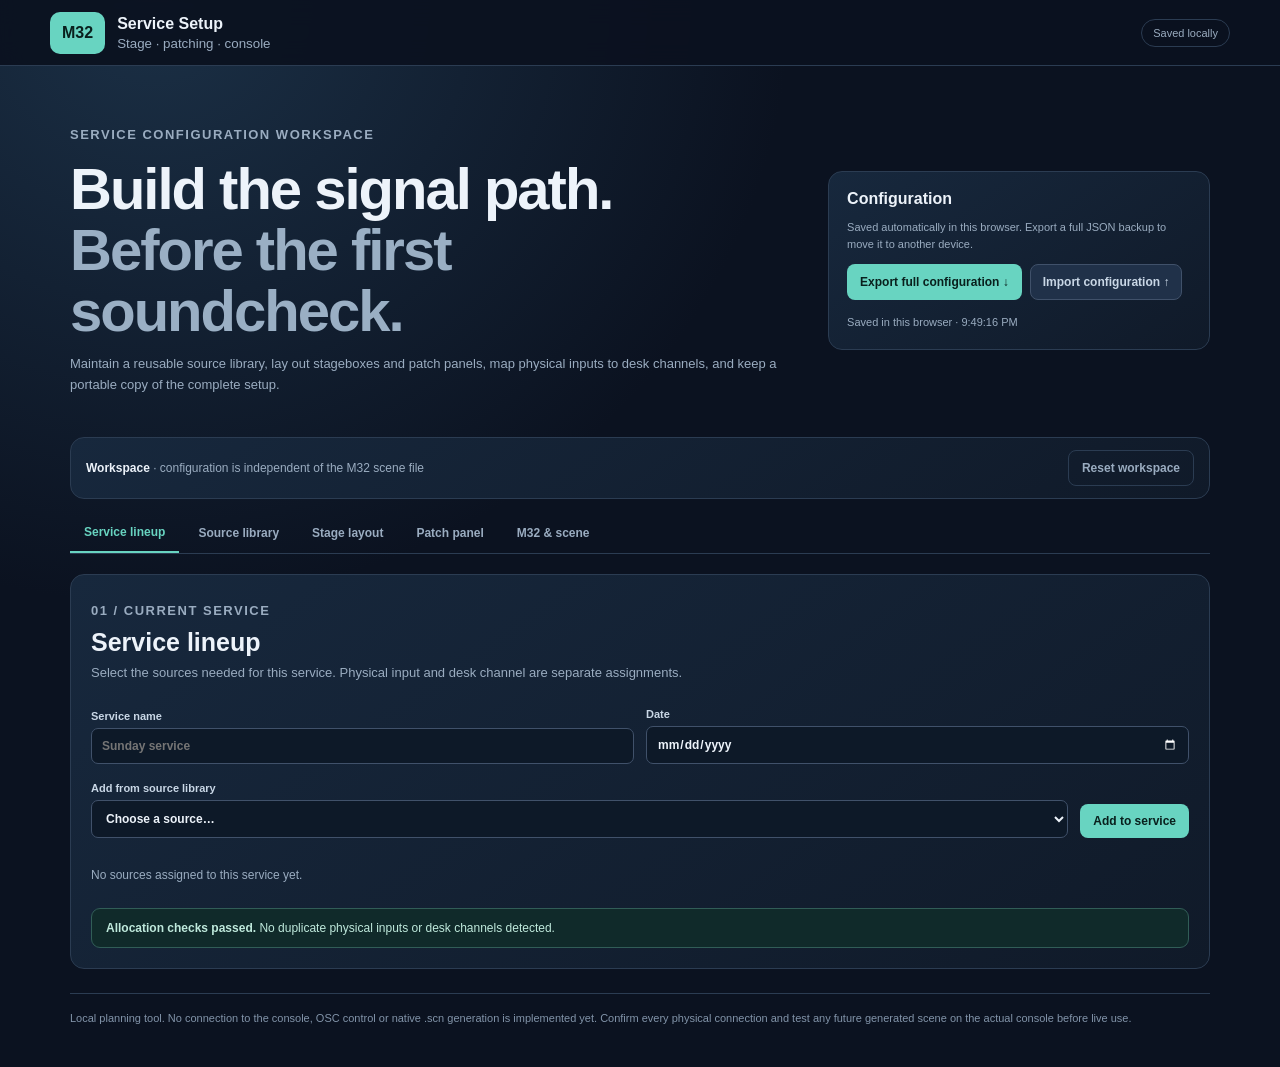
==== commit e2a20745: "deploy: 4c3d2dcdda357469736f0210efcf97b91958bf18" ====
--- a/dev/index.html
+++ b/dev/index.html
@@ -17,7 +17,7 @@
 </section>
 <section id="library" class="panel" hidden>
 <div class="section-head"><div><p class="eyebrow">02 / REUSABLE DEFINITIONS</p><h2>Source library</h2><p>Keep more sources here than the 32 desk channels available. Only the current service lineup uses console channels.</p></div></div>
-<div class="editor"><label>Source / performer name<input id="lib-name" placeholder="e.g. Lead Vocal"></label><label>Category<select id="lib-category"><option>Vocal</option><option>Drums</option><option>Guitar</option><option>Bass</option><option>Keys</option><option>Playback</option><option>Other</option></select></label><label>Configuration<select id="lib-mode"><option value="mono">Mono</option><option value="stereo">Stereo pair</option></select></label><label>Vocal role<select id="lib-vocal"><option value="">Not applicable</option><option>Lead Vocal</option><option>Backing Vocal</option></select></label><label>Notes<input id="lib-notes" placeholder="Optional notes"></label><button id="add-library" class="primary">Add source</button></div>
+<div class="editor"><label>Source / performer name<input id="lib-name" placeholder="e.g. Lead Vocal"></label><label>Category<select id="lib-category"><option>Vocal</option><option>Drums</option><option>Guitar</option><option>Bass</option><option>Keys</option><option>Playback</option><option>Other</option></select></label><label>Configuration<select id="lib-mode"><option value="mono">Mono</option><option value="stereo">Stereo pair</option></select></label><label>Notes<input id="lib-notes" placeholder="Optional notes"></label><button id="add-library" class="primary">Add source</button></div>
 <div class="editor combine-editor">
 <label>Left source<select id="combine-left"><option value="">Choose a mono source…</option></select></label>
 <label>Right source<select id="combine-right"><option value="">Choose a mono source…</option></select></label>
@@ -25,6 +25,7 @@
 <button id="combine-sources" class="secondary" data-combine-sources>Combine as stereo pair</button>
 <p class="muted">The original mono sources and their existing assignments are retained. The new stereo item keeps each source's scene configuration as Left and Right.</p>
 </div>
+<div class="library-tools"><label>Search source library<input id="library-search" type="search" placeholder="Filter by name, notes or scene details"></label><label>Category<select id="library-category-filter"><option value="">All categories</option><option>Vocal</option><option>Speaker</option><option>Drums</option><option>Guitar</option><option>Bass</option><option>Keys</option><option>Playback</option><option>Other</option></select></label><small>Use the ↑ / ↓ controls or drag a source card to change its order. This order is saved with your configuration.</small></div>
 <div id="library-list" class="cards"></div>
 </section>
 <section id="stage" class="panel" hidden>
--- a/dev/styles.css
+++ b/dev/styles.css
@@ -1,2 +1,4 @@
 :root{color-scheme:dark;--bg:#0b1220;--panel:#142236;--line:#2b3c52;--muted:#9aacc0;--text:#edf3fa;--accent:#68d4c1;--danger:#ff9b9b;font-family:Inter,-apple-system,BlinkMacSystemFont,"Segoe UI",sans-serif}*{box-sizing:border-box}body{margin:0;background:radial-gradient(ellipse at 12% 0%,#1b3046,transparent 40%),var(--bg);color:var(--text)}header{height:66px;border-bottom:1px solid var(--line);display:flex;align-items:center;gap:12px;padding:0 max(18px,calc((100vw - 1180px)/2));position:sticky;top:0;z-index:5;background:#0b1220ed;backdrop-filter:blur(12px)}header small{display:block;color:var(--muted);margin-top:3px}.brand{background:var(--accent);color:#09201d;border-radius:10px;padding:12px;font-weight:900}.status{margin-left:auto;border:1px solid var(--line);border-radius:30px;padding:7px 11px;color:var(--muted);font-size:11px}main{max-width:1180px;margin:auto}.hero{padding:46px 20px 28px;display:grid;grid-template-columns:1.5fr .8fr;gap:42px;align-items:center}.eyebrow{font-size:10px;letter-spacing:1.5px;color:var(--accent);font-weight:800}.hero h1{font-size:clamp(36px,5vw,58px);line-height:1.05;letter-spacing:-2px;margin:10px 0}.hero em{color:#9aafc4;font-style:normal}.hero p,.panel>p,.section-head p{color:var(--muted);font-size:13px;line-height:1.6}.hero aside,.toolbar,.panel,.card,.empty{background:linear-gradient(145deg,#17283d,#101a29);border:1px solid var(--line);border-radius:14px}.hero aside{padding:18px}.hero aside h2{font-size:16px;margin:0}.hero aside p,.hero aside small{color:var(--muted);font-size:11px;line-height:1.5}.actions{display:flex;gap:8px;flex-wrap:wrap;margin:12px 0}.file-button{display:inline-flex;align-items:center;background:#203149;border:1px solid #40516a;border-radius:8px;padding:10px 12px;font-size:12px;cursor:pointer}.file-button input{display:none}.toolbar{margin:0 20px 14px;padding:12px 15px;display:flex;justify-content:space-between;align-items:center;font-size:12px}.toolbar span{color:var(--muted)}button{cursor:pointer;font:inherit;border:0;border-radius:8px;padding:10px 13px;font-size:12px;font-weight:700}.primary{background:var(--accent);color:#09201d}.secondary{background:#203c54;color:var(--text);border:1px solid #456078}.quiet{background:transparent;color:var(--muted);border:1px solid var(--line)}.danger{background:#422832;color:#ffc0c0;border:1px solid #75404b;padding:7px 10px}.tabs{display:flex;gap:5px;border-bottom:1px solid var(--line);margin:0 20px 20px;overflow:auto}.tab{background:none;color:var(--muted);padding:12px 14px;white-space:nowrap;border-radius:0}.tab.active{color:var(--accent);border-bottom:2px solid var(--accent)}.panel{margin:0 20px 22px;padding:20px}.section-head{display:flex;justify-content:space-between;align-items:flex-start;margin-bottom:18px}.section-head h2{font-size:25px;margin:4px 0}.section-head p{margin:6px 0;max-width:720px}.inline-form,.form-row,.editor{display:flex;gap:12px;align-items:end;flex-wrap:wrap;margin:12px 0 18px}.inline-form label{flex:1;min-width:180px}.form-row label,.editor label{flex:1;min-width:150px}label{display:flex;flex-direction:column;gap:6px;color:#c9d7e6;font-size:11px;font-weight:700}input,select{width:100%;background:#0d1928;color:var(--text);border:1px solid #40516a;border-radius:7px;padding:10px;font:inherit;font-size:12px;min-height:36px}input[type=file]{padding:8px}.cards{display:grid;gap:9px}.card{padding:13px 15px;display:flex;align-items:center;gap:14px;justify-content:space-between;min-width:0}.card>div{min-width:0}.card b{font-size:13px}.card small{display:block;color:var(--muted);font-size:10px;margin-top:4px}.card p{color:var(--muted);font-size:11px;margin:7px 0 0}.assignment{display:grid;grid-template-columns:minmax(130px,1.4fr) repeat(3,minmax(105px,.7fr)) auto;align-items:end}.assignment-title{align-self:center}.assignment label{font-size:10px}.notice{margin-top:14px;padding:12px 14px;border:1px solid #315d57;border-radius:9px;background:#102a2a;color:#bfe9dc;font-size:12px}.notice ul{margin:7px 0 0;padding-left:20px;color:#ffd1ad}.editor{padding:14px;background:#101d2d;border:1px solid var(--line);border-radius:10px}.stage-canvas{height:510px;position:relative;overflow:hidden;border:1px dashed #50647d;border-radius:12px;background-color:#0c1726;background-image:linear-gradient(#23344a55 1px,transparent 1px),linear-gradient(90deg,#23344a55 1px,transparent 1px);background-size:24px 24px;margin:16px 0}.canvas-hint{position:absolute;inset:45% 0;text-align:center;color:var(--muted);font-size:12px}.equipment{position:absolute;width:220px;min-height:115px;border:1px solid #52718c;border-radius:10px;background:#172d43;padding:10px;touch-action:none;cursor:move;box-shadow:0 8px 22px #0005}.patchbox{background:#332a43;border-color:#78628d}.drag-handle{font-size:12px;font-weight:800;color:var(--accent);cursor:move}.patchbox .drag-handle{color:#d5b6ff}.equipment small{display:block;color:var(--muted);font-size:10px;margin:5px 0}.socket-chips{display:flex;gap:4px;flex-wrap:wrap}.socket-chips span{font-size:9px;background:#253d56;border-radius:4px;padding:3px 5px;color:#cbd9e8}.patchbox .socket-chips span{background:#49395d}.equipment-editor{display:block}.equipment-editor>div:first-child{margin-bottom:10px}.socket-edit{display:grid;grid-template-columns:repeat(auto-fill,minmax(110px,1fr));gap:6px;margin:7px 0 12px}.socket-edit label{font-size:9px;color:var(--muted)}.socket-edit input{padding:6px;font-size:10px;min-height:28px}.signal-flow{display:flex;align-items:center;gap:9px;flex-wrap:wrap;padding:14px;background:#101d2d;border:1px solid var(--line);border-radius:10px;margin-bottom:16px}.signal-flow span{color:var(--muted);font-size:11px}.signal-flow b{font-size:11px;color:var(--accent)}.signal-flow i{color:var(--muted);font-style:normal}.patch-editor{align-items:end}.patch-editor label{min-width:160px}.scene-upload{padding:16px;border:1px solid var(--line);border-radius:10px;background:#101d2d;display:flex;align-items:center;gap:22px;flex-wrap:wrap}.scene-upload label{min-width:240px}.muted{color:var(--muted);font-size:12px}.scroll{overflow:auto;border:1px solid var(--line);border-radius:10px;margin-top:14px}table{border-collapse:collapse;width:100%;font-size:12px}th,td{text-align:left;padding:11px;border-bottom:1px solid var(--line)}th{color:var(--muted);font-size:10px;text-transform:uppercase}td:first-child{color:var(--accent);font-weight:800}footer{border-top:1px solid var(--line);margin:24px 20px;padding:16px 0;color:#8294a9;font-size:11px;line-height:1.6}[hidden]{display:none!important}@media(max-width:800px){.hero{grid-template-columns:1fr;gap:18px;padding-top:28px}.assignment{grid-template-columns:1fr 1fr}.assignment-title{grid-column:1/-1}.stage-canvas{height:580px}.equipment{width:190px}}@media(max-width:520px){.panel{padding:14px}.form-row,.inline-form,.editor{align-items:stretch}.form-row label,.editor label{min-width:100%}.assignment{grid-template-columns:1fr 1fr}.assignment button{grid-column:1/-1}.equipment{width:165px}.stage-canvas{height:620px}.toolbar{margin-left:12px;margin-right:12px}.tabs{margin-left:12px;margin-right:12px}.hero{padding-left:14px;padding-right:14px}}
 .library-card{display:block}.library-summary{min-width:0}.library-actions{display:flex;gap:7px;flex-wrap:wrap;margin-top:9px}.library-card:not(.editing){display:grid;grid-template-columns:minmax(0,1fr) auto;align-items:start}.library-card:not(.editing)>.scene-config,.library-card:not(.editing)>.scene-config-wrap{grid-column:1/-1}.library-edit-fields{display:grid;grid-template-columns:repeat(auto-fit,minmax(150px,1fr));gap:10px;align-items:end}.library-edit-fields .library-actions{grid-column:1/-1}.scene-config-wrap{display:grid;grid-template-columns:repeat(auto-fit,minmax(260px,1fr));gap:8px;margin-top:10px}.scene-config{margin-top:10px;border:1px solid var(--line);border-radius:8px;padding:9px;background:#0d1928}.scene-config summary{cursor:pointer;color:var(--accent);font-size:11px;font-weight:700}.scene-config pre{white-space:pre-wrap;overflow-wrap:anywhere;max-height:360px;overflow:auto;color:#c9d7e6;font:10px/1.5 ui-monospace,SFMono-Regular,Menlo,monospace;margin:10px 0 0}.combine-editor{align-items:end}.combine-editor p{flex-basis:100%;margin:0;color:var(--muted);font-size:11px;line-height:1.5}@media(max-width:520px){.library-card:not(.editing){grid-template-columns:1fr}.library-card:not(.editing)>.scene-config,.library-card:not(.editing)>.scene-config-wrap{grid-column:1}}
+
+.library-tools{display:flex;align-items:end;gap:14px;margin:14px 0}.library-tools label{flex:1;max-width:480px}.library-tools small{color:var(--muted);font-size:10px;line-height:1.5}.library-order{display:flex;gap:4px;align-items:center;align-self:start}.library-order button{padding:5px 9px;min-width:30px}.library-order button:disabled{opacity:.3;cursor:not-allowed}.library-card[draggable="true"]{cursor:grab}.library-card.dragging{opacity:.45}.library-card.drag-over{outline:2px dashed var(--accent);outline-offset:2px}.library-card:not(.editing){grid-template-columns:auto minmax(0,1fr) auto}@media(max-width:520px){.library-tools{align-items:stretch;flex-direction:column}.library-tools label{max-width:none}.library-card:not(.editing){grid-template-columns:auto minmax(0,1fr)}}
